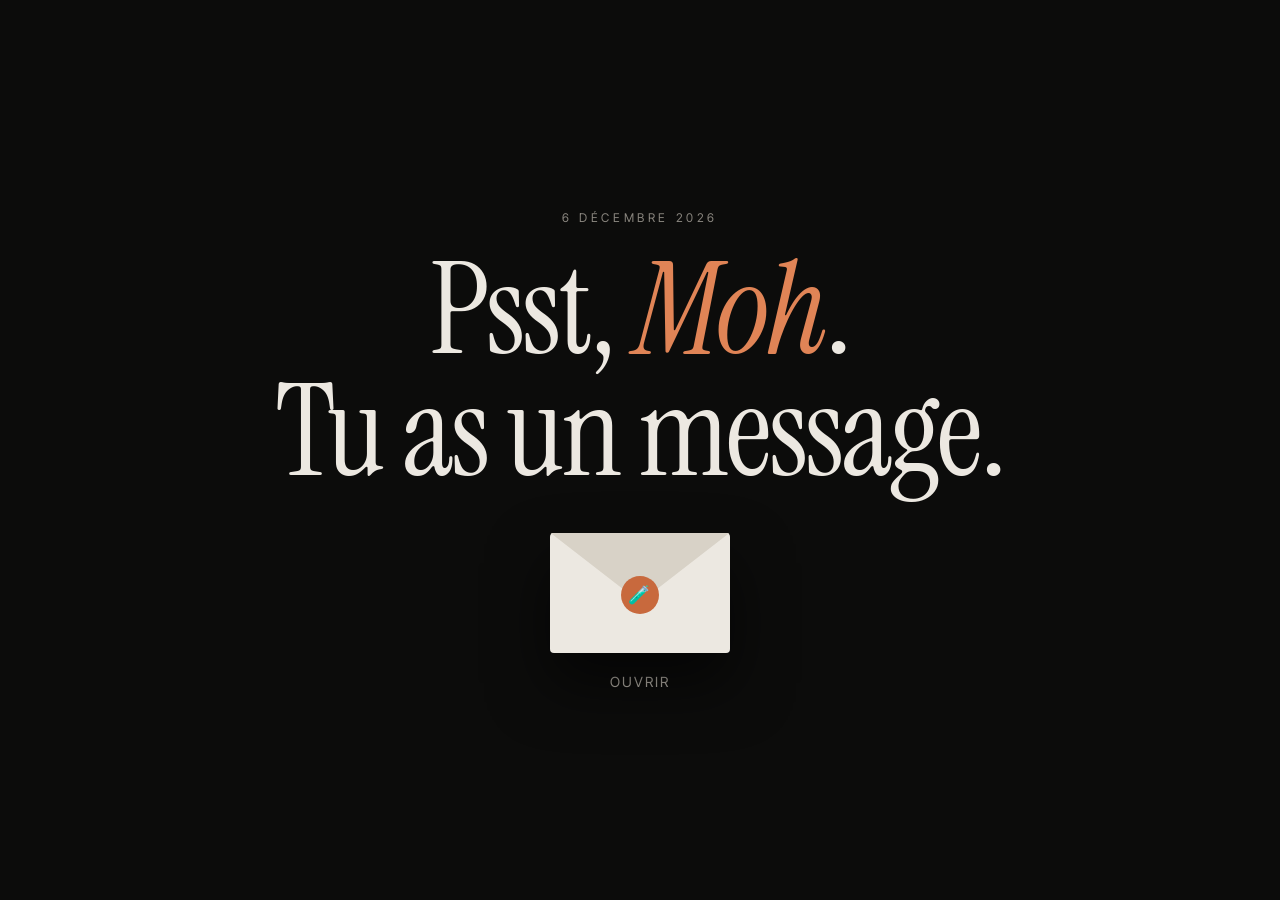
==== joyeux-anniversaire/index.html @ adbf5967 "Add Mohamed Aydi coaching site and birthday surprise page Static site for GitHub Pages: coaching lan" ====
<!doctype html>
<html lang="fr">
<head>
  <meta charset="utf-8">
  <meta name="viewport" content="width=device-width, initial-scale=1">
  <title>Psst, Moh… 🎂</title>
  <meta name="robots" content="noindex">
  <meta name="theme-color" content="#0c0c0b">
  <link rel="icon" href="data:image/svg+xml,<svg xmlns='http://www.w3.org/2000/svg' viewBox='0 0 100 100'><text y='.9em' font-size='90'>🎂</text></svg>">
  <link rel="preconnect" href="https://fonts.googleapis.com">
  <link rel="preconnect" href="https://fonts.gstatic.com" crossorigin>
  <link href="https://fonts.googleapis.com/css2?family=Instrument+Serif:ital@0;1&family=Inter+Tight:wght@400;500;600&display=swap" rel="stylesheet">
  <style>
    :root { --ink:#0c0c0b; --ink-2:#161615; --bone:#ece8e1; --bone-2:#b9b4ab; --muted:#8a867f; --rust:#c8693d; --rust-2:#e08456; --flame:#ffb35c;
      --serif:"Instrument Serif",serif; --sans:"Inter Tight",system-ui,sans-serif; --ease:cubic-bezier(.2,.7,.1,1); }
    *,*::before,*::after{box-sizing:border-box}
    html,body{margin:0;min-height:100%;background:var(--ink);color:var(--bone);font-family:var(--sans);-webkit-font-smoothing:antialiased}
    em{font-family:var(--serif);font-style:italic;color:var(--rust-2);font-weight:400}
    button{font:inherit;cursor:pointer}
    :focus-visible{outline:2px solid var(--rust-2);outline-offset:4px}
    canvas#confetti{position:fixed;inset:0;pointer-events:none;z-index:40}
    .scene{min-height:100svh;display:grid;place-items:center;text-align:center;padding:2rem 1.5rem;position:relative}
    .hidden{display:none!important}
    .fade-in{animation:fadeIn 1s var(--ease) both}
    @keyframes fadeIn{from{opacity:0;transform:translateY(24px)}to{opacity:1;transform:none}}

    /* Scene 1 */
    .eyebrow{font-size:.75rem;letter-spacing:.3em;text-transform:uppercase;color:var(--muted);margin:0 0 1.5rem}
    .s1 h1{font-family:var(--serif);font-weight:400;font-size:clamp(3.5rem,2rem + 8vw,8rem);line-height:.95;margin:0 0 2.5rem;letter-spacing:-.02em}
    .envelope{background:none;border:0;padding:0;color:inherit;display:inline-flex;flex-direction:column;align-items:center;gap:1.25rem}
    .envelope__body{width:180px;height:120px;position:relative;background:var(--bone);border-radius:4px;box-shadow:0 30px 60px rgba(0,0,0,.6);animation:float 3s ease-in-out infinite}
    .envelope__body::before{content:"";position:absolute;inset:0;clip-path:polygon(0 0,50% 58%,100% 0);background:#d8d2c7}
    .envelope__body::after{content:"🧪";position:absolute;left:50%;top:52%;transform:translate(-50%,-50%);width:38px;height:38px;border-radius:50%;background:var(--rust);display:grid;place-items:center;font-size:18px;line-height:38px}
    .envelope span{font-size:.875rem;letter-spacing:.14em;text-transform:uppercase;color:var(--bone-2)}
    @keyframes float{50%{transform:translateY(-10px) rotate(-1.5deg)}}

    /* Scene 2 — cake */
    .s2 p.hint{color:var(--bone-2);margin:2.5rem 0 0}
    .cake-btn{background:none;border:0;padding:0;color:inherit}
    .cake{position:relative;width:min(280px,70vw);margin:0 auto}
    .candles{display:flex;justify-content:center;gap:clamp(10px,3vw,18px);height:90px;align-items:flex-end;position:relative;z-index:2}
    .candle{width:12px;height:56px;border-radius:3px;background:repeating-linear-gradient(45deg,var(--bone) 0 6px,var(--rust) 6px 12px);position:relative}
    .flame{position:absolute;left:50%;bottom:100%;width:14px;height:24px;margin-left:-7px;border-radius:50% 50% 50% 50%/60% 60% 40% 40%;background:radial-gradient(circle at 50% 70%,#fff 0 20%,var(--flame) 45%,rgba(255,120,40,.0) 75%);filter:drop-shadow(0 0 10px rgba(255,170,80,.9));animation:flicker .12s infinite alternate;transform-origin:50% 100%;transition:opacity .4s,transform .4s}
    @keyframes flicker{to{transform:scale(1.06,.94) rotate(2deg)}}
    .out .flame{opacity:0;transform:scale(.2) translateY(-10px);animation:none}
    .smoke{position:absolute;left:50%;bottom:100%;width:6px;height:6px;margin-left:-3px;border-radius:50%;background:rgba(236,232,225,.5);opacity:0}
    .out .smoke{animation:smoke 1.6s ease-out forwards}
    @keyframes smoke{0%{opacity:.7;transform:translateY(0) scale(1)}100%{opacity:0;transform:translateY(-70px) translateX(10px) scale(6)}}
    .tier{border-radius:10px 10px 6px 6px;margin:0 auto;position:relative}
    .tier--top{width:70%;height:64px;background:var(--bone)}
    .tier--top::after{content:"";position:absolute;left:0;right:0;top:0;height:20px;background:radial-gradient(circle at 10px 0,var(--rust) 10px,transparent 11px) 0 0/20px 20px repeat-x}
    .tier--bottom{width:100%;height:80px;background:var(--ink-2);border:1px solid #2a2a28;margin-top:-2px}
    .tier--bottom::before{content:attr(data-age);position:absolute;inset:0;display:grid;place-items:center;font-family:var(--serif);font-style:italic;font-size:2.4rem;color:var(--rust-2)}
    .plate{width:115%;height:10px;margin-left:-7.5%;background:#2a2a28;border-radius:50%}

    /* Scene 3 — the wish */
    .s3{display:block;text-align:left;padding:clamp(4rem,10vh,7rem) clamp(1.25rem,5vw,4rem)}
    .s3 header{text-align:center;margin-bottom:clamp(3rem,8vh,5rem)}
    .s3 h1{font-family:var(--serif);font-weight:400;font-size:clamp(3.5rem,1.5rem + 9vw,10rem);line-height:.9;margin:0;letter-spacing:-.03em}
    .s3 h1 .l{display:block;animation:fadeIn 1.2s var(--ease) both}
    .s3 h1 .l:nth-child(2){animation-delay:.2s}
    .polaroids{display:flex;justify-content:center;flex-wrap:wrap;gap:clamp(.5rem,2vw,1.5rem);margin:0 auto clamp(3rem,8vh,5rem);max-width:1100px}
    .polaroid{margin:0;background:var(--bone);padding:10px 10px 44px;width:clamp(140px,22vw,230px);box-shadow:0 25px 50px rgba(0,0,0,.55);position:relative;opacity:0;animation:drop .9s var(--ease) forwards;transition:transform .4s var(--ease)}
    .polaroid:hover{transform:rotate(0) scale(1.05)!important;z-index:5}
    .polaroid img{width:100%;aspect-ratio:3/4;object-fit:cover;display:block}
    .polaroid figcaption{position:absolute;left:0;right:0;bottom:10px;text-align:center;font-family:var(--serif);font-style:italic;color:var(--ink);font-size:1.15rem}
    @keyframes drop{from{opacity:0;transform:translateY(-60px) rotate(var(--r,0deg)) scale(1.1)}to{opacity:1;transform:rotate(var(--r,0deg))}}
    .letter{max-width:40rem;margin:0 auto;background:var(--ink-2);border:1px solid #2a2a28;padding:clamp(1.75rem,5vw,3.5rem);position:relative}
    .letter::before{content:"“";position:absolute;top:-.2em;left:.2em;font-family:var(--serif);font-size:7rem;color:var(--rust);line-height:1}
    .letter p{font-family:var(--serif);font-size:clamp(1.25rem,1rem + .9vw,1.6rem);line-height:1.45;margin:0 0 1.2em;color:var(--bone)}
    .letter .sign{font-family:var(--sans);font-size:.9rem;letter-spacing:.14em;text-transform:uppercase;color:var(--muted);margin:2rem 0 0}
    .gift{text-align:center;margin:clamp(4rem,10vh,6rem) auto 2rem;max-width:40rem}
    .gift h2{font-family:var(--serif);font-weight:400;font-size:clamp(2.2rem,1.4rem + 3.5vw,4rem);line-height:1.05;margin:0 0 1rem}
    .gift p{color:var(--bone-2);margin:0 0 2.25rem}
    .btn{display:inline-flex;align-items:center;gap:.6rem;padding:1.1rem 1.8rem;border-radius:999px;background:var(--rust);color:var(--ink);font-weight:600;text-decoration:none;border:0;transition:transform .3s var(--ease),background .3s}
    .btn:hover{background:var(--rust-2);transform:translateY(-2px)}
    .again{display:block;margin:1.5rem auto 0;background:none;border:0;color:var(--muted);font-size:.85rem;text-decoration:underline;text-underline-offset:3px}
    @media (prefers-reduced-motion:reduce){*,*::before,*::after{animation-duration:.01ms!important;animation-iteration-count:1!important;transition:none!important}.polaroid{opacity:1}}
  </style>
</head>
<body>
  <canvas id="confetti" aria-hidden="true"></canvas>

  <!-- 1. L'enveloppe -->
  <section class="scene s1" id="s1">
    <div class="fade-in">
      <p class="eyebrow" id="date-line">Aujourd'hui</p>
      <h1>Psst, <em id="name-1">Moh</em>.<br>Tu as un message.</h1>
      <button class="envelope" id="open" type="button" aria-label="Ouvrir le message">
        <span class="envelope__body" aria-hidden="true"></span>
        <span>Ouvrir</span>
      </button>
    </div>
  </section>

  <!-- 2. Le gâteau -->
  <section class="scene s2 hidden" id="s2">
    <div class="fade-in">
      <p class="eyebrow">Fais un vœu</p>
      <button class="cake-btn" id="blow" type="button" aria-label="Souffler les bougies">
        <div class="cake" id="cake">
          <div class="candles" id="candles"></div>
          <div class="tier tier--top"></div>
          <div class="tier tier--bottom" id="age-tier" data-age=""></div>
          <div class="plate"></div>
        </div>
      </button>
      <p class="hint">Clique sur le gâteau pour souffler les bougies 🌬️</p>
    </div>
  </section>

  <!-- 3. Le message + le cadeau -->
  <section class="scene s3 hidden" id="s3">
    <header>
      <p class="eyebrow">Joyeux anniversaire</p>
      <h1><span class="l">Joyeux anniv',</span><span class="l"><em id="name-2">Moh</em>.</span></h1>
    </header>

    <div class="polaroids" id="polaroids"></div>

    <article class="letter" id="letter"></article>

    <div class="gift">
      <p class="eyebrow">🎁 Ton cadeau</p>
      <h2>Ce site.<br><em>Il est à toi.</em></h2>
      <p>Ton coaching mérite mieux qu'un lien dans une bio. Voilà ta vitrine : ta méthode, tes photos, ton calculateur, et ton Calendly. Prêt à recevoir tes premiers clients.</p>
      <a class="btn" href="../">Découvrir mon site →</a>
      <button class="again" id="again" type="button">Encore des confettis 🎉</button>
    </div>
  </section>

  <script>
    /* ============================================================
       ✏️  À PERSONNALISER — tout le contenu de la surprise est ici
       ============================================================ */
    const BIRTHDAY = {
      name: "Moh",
      age: 22,                 // ← son âge (nombre de bougies, max 12 affichées)
      dateLine: "",            // ← ex. "12 décembre 2026" (vide = date du jour)
      message: [
        "Joyeux anniversaire mon cousin ! ✨",
        "Je te regarde construire ton truc depuis des mois : les entraînements, les shootings, et maintenant ton coaching. Tu n'attends pas que les choses arrivent, tu les fais arriver.",
        "Alors cette année, au lieu d'un cadeau qui finit dans un tiroir, je t'ai fait quelque chose qui travaille pour toi.",
        "Que cette nouvelle année te ramène de la force, de la constance, et plein de clients. Stay in mouvement. ♾"
      ],
      from: "Ton cousin",          // ← signe comme tu veux
      photos: [                // ← remplace par des photos de famille si tu veux
        { src: "../assets/img/sun.jpg",     caption: "soleil ☀️" },
        { src: "../assets/img/gym-tee.jpg", caption: "la discipline" },
        { src: "../assets/img/suit.jpg",    caption: "le style" },
        { src: "../assets/img/field.jpg",   caption: "toujours toi" }
      ]
    };
    /* ============================================================ */

    const $ = (id) => document.getElementById(id);
    const reduce = matchMedia('(prefers-reduced-motion: reduce)').matches;

    $('name-1').textContent = BIRTHDAY.name;
    $('name-2').textContent = BIRTHDAY.name;
    document.title = `Psst, ${BIRTHDAY.name}… 🎂`;
    $('date-line').textContent = BIRTHDAY.dateLine ||
      new Date().toLocaleDateString('fr-FR', { day: 'numeric', month: 'long', year: 'numeric' });
    $('age-tier').dataset.age = BIRTHDAY.age;

    const n = Math.min(Math.max(BIRTHDAY.age, 1), 12);
    $('candles').innerHTML = Array.from({ length: n },
      () => '<span class="candle"><i class="flame"></i><i class="smoke"></i></span>').join('');

    const rot = [-6, 4, -3, 7, -5, 3];
    $('polaroids').innerHTML = BIRTHDAY.photos.map((p, i) =>
      `<figure class="polaroid" style="--r:${rot[i % rot.length]}deg;animation-delay:${0.6 + i * 0.18}s">
         <img src="${p.src}" alt="${p.caption}"><figcaption>${p.caption}</figcaption></figure>`).join('');

    const letter = $('letter');
    BIRTHDAY.message.forEach((t) => { const p = document.createElement('p'); p.textContent = t; letter.appendChild(p); });
    const sign = document.createElement('p'); sign.className = 'sign'; sign.textContent = '— ' + BIRTHDAY.from; letter.appendChild(sign);

    function show(from, to) {
      $(from).classList.add('hidden');
      $(to).classList.remove('hidden');
      window.scrollTo(0, 0);
    }

    $('open').addEventListener('click', () => { show('s1', 's2'); $('blow').focus(); });

    let blown = false;
    $('blow').addEventListener('click', () => {
      if (blown) return; blown = true;
      $('cake').classList.add('out');
      setTimeout(() => { show('s2', 's3'); burst(); }, reduce ? 0 : 1300);
    });
    $('again').addEventListener('click', burst);

    // Aperçu direct du message : /joyeux-anniversaire/#message
    if (location.hash === '#message') { $('s1').classList.add('hidden'); $('s3').classList.remove('hidden'); }

    /* --- Confetti --- */
    const cv = $('confetti'), ctx = cv.getContext('2d');
    let parts = [], raf = null;
    const colors = ['#c8693d', '#e08456', '#ece8e1', '#b9b4ab', '#ffb35c', '#ffffff'];
    function size() { cv.width = innerWidth * devicePixelRatio; cv.height = innerHeight * devicePixelRatio; ctx.setTransform(devicePixelRatio, 0, 0, devicePixelRatio, 0, 0); }
    size(); addEventListener('resize', size);
    function burst() {
      if (reduce) return;
      for (let i = 0; i < 180; i++) {
        const fromLeft = i % 2 === 0;
        parts.push({
          x: fromLeft ? -10 : innerWidth + 10, y: innerHeight * (0.5 + Math.random() * 0.3),
          vx: (fromLeft ? 1 : -1) * (6 + Math.random() * 9), vy: -(9 + Math.random() * 10),
          w: 6 + Math.random() * 6, h: 8 + Math.random() * 10, r: Math.random() * 6, vr: (Math.random() - .5) * .4,
          c: colors[(Math.random() * colors.length) | 0], life: 0
        });
      }
      if (!raf) loop();
    }
    function loop() {
      ctx.clearRect(0, 0, innerWidth, innerHeight);
      parts.forEach((p) => {
        p.vy += 0.32; p.vx *= 0.985; p.vy *= 0.99; p.x += p.vx; p.y += p.vy; p.r += p.vr; p.life++;
        ctx.save(); ctx.translate(p.x, p.y); ctx.rotate(p.r);
        ctx.fillStyle = p.c; ctx.fillRect(-p.w / 2, -p.h / 2, p.w, p.h * Math.abs(Math.cos(p.life * .15)));
        ctx.restore();
      });
      parts = parts.filter((p) => p.y < innerHeight + 40 && p.life < 600);
      raf = parts.length ? requestAnimationFrame(loop) : (ctx.clearRect(0, 0, innerWidth, innerHeight), null);
    }
  </script>
</body>
</html>
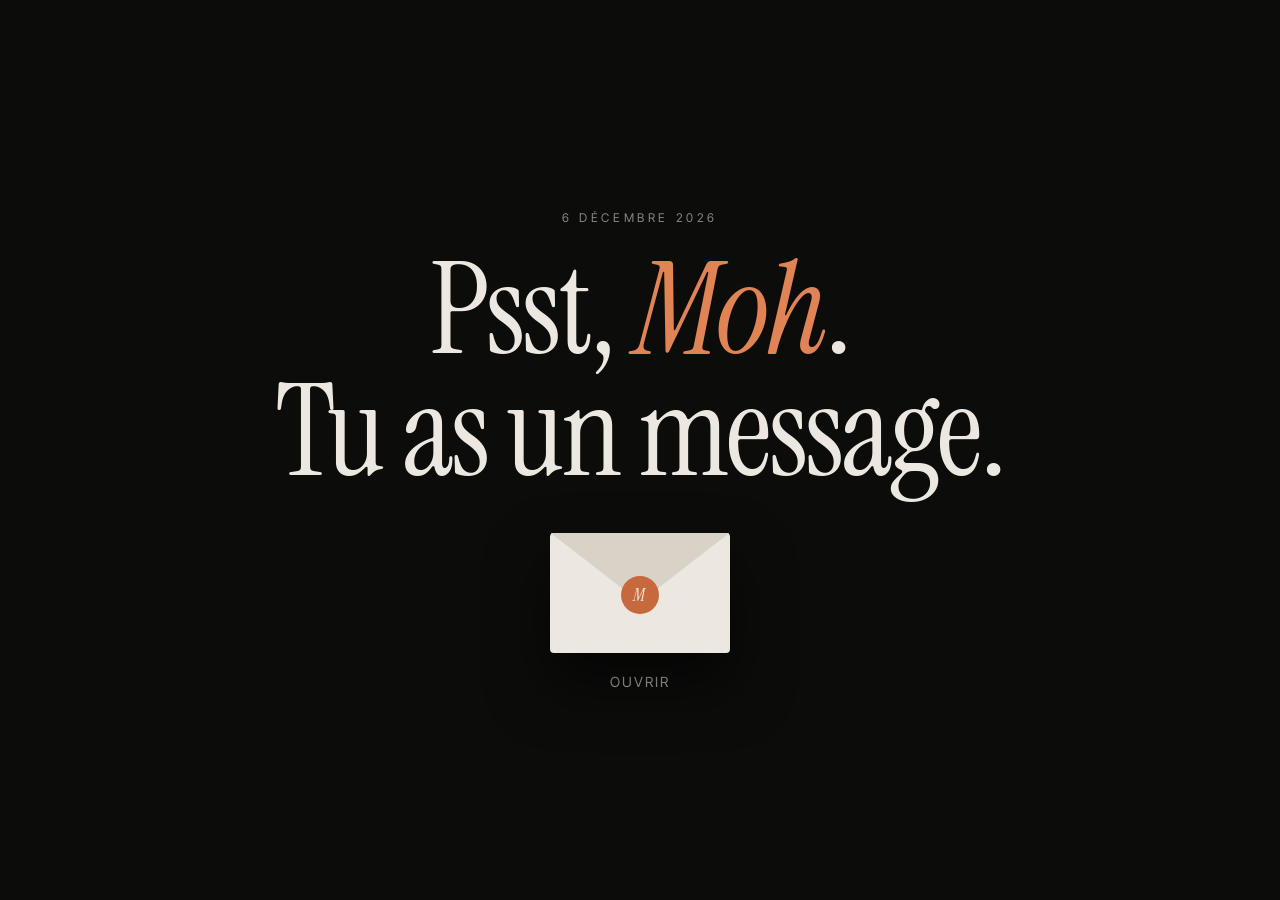
==== commit 71c89c3d: "Replace emoji icons with typographic elements Method cards use large serif numerals, marquee uses co" ====
--- a/joyeux-anniversaire/index.html
+++ b/joyeux-anniversaire/index.html
@@ -3,10 +3,10 @@
 <head>
   <meta charset="utf-8">
   <meta name="viewport" content="width=device-width, initial-scale=1">
-  <title>Psst, Moh… 🎂</title>
+  <title>Psst, Moh…</title>
   <meta name="robots" content="noindex">
   <meta name="theme-color" content="#0c0c0b">
-  <link rel="icon" href="data:image/svg+xml,<svg xmlns='http://www.w3.org/2000/svg' viewBox='0 0 100 100'><text y='.9em' font-size='90'>🎂</text></svg>">
+  <link rel="icon" href="data:image/svg+xml,<svg xmlns='http://www.w3.org/2000/svg' viewBox='0 0 100 100'><rect width='100' height='100' fill='%230c0c0b'/><text x='50' y='72' font-family='Georgia,serif' font-style='italic' font-size='70' text-anchor='middle' fill='%23e08456'>M</text></svg>">
   <link rel="preconnect" href="https://fonts.googleapis.com">
   <link rel="preconnect" href="https://fonts.gstatic.com" crossorigin>
   <link href="https://fonts.googleapis.com/css2?family=Instrument+Serif:ital@0;1&family=Inter+Tight:wght@400;500;600&display=swap" rel="stylesheet">
@@ -30,7 +30,7 @@
     .envelope{background:none;border:0;padding:0;color:inherit;display:inline-flex;flex-direction:column;align-items:center;gap:1.25rem}
     .envelope__body{width:180px;height:120px;position:relative;background:var(--bone);border-radius:4px;box-shadow:0 30px 60px rgba(0,0,0,.6);animation:float 3s ease-in-out infinite}
     .envelope__body::before{content:"";position:absolute;inset:0;clip-path:polygon(0 0,50% 58%,100% 0);background:#d8d2c7}
-    .envelope__body::after{content:"🧪";position:absolute;left:50%;top:52%;transform:translate(-50%,-50%);width:38px;height:38px;border-radius:50%;background:var(--rust);display:grid;place-items:center;font-size:18px;line-height:38px}
+    .envelope__body::after{content:"M";font-family:var(--serif);font-style:italic;color:var(--bone);position:absolute;left:50%;top:52%;transform:translate(-50%,-50%);width:38px;height:38px;border-radius:50%;background:var(--rust);display:grid;place-items:center;font-size:18px;line-height:38px}
     .envelope span{font-size:.875rem;letter-spacing:.14em;text-transform:uppercase;color:var(--bone-2)}
     @keyframes float{50%{transform:translateY(-10px) rotate(-1.5deg)}}
 
@@ -105,7 +105,7 @@
           <div class="plate"></div>
         </div>
       </button>
-      <p class="hint">Clique sur le gâteau pour souffler les bougies 🌬️</p>
+      <p class="hint">Clique sur le gâteau pour souffler les bougies</p>
     </div>
   </section>
 
@@ -121,31 +121,31 @@
     <article class="letter" id="letter"></article>
 
     <div class="gift">
-      <p class="eyebrow">🎁 Ton cadeau</p>
+      <p class="eyebrow">Ton cadeau</p>
       <h2>Ce site.<br><em>Il est à toi.</em></h2>
       <p>Ton coaching mérite mieux qu'un lien dans une bio. Voilà ta vitrine : ta méthode, tes photos, ton calculateur, et ton Calendly. Prêt à recevoir tes premiers clients.</p>
       <a class="btn" href="../">Découvrir mon site →</a>
-      <button class="again" id="again" type="button">Encore des confettis 🎉</button>
+      <button class="again" id="again" type="button">Encore des confettis</button>
     </div>
   </section>
 
   <script>
     /* ============================================================
-       ✏️  À PERSONNALISER — tout le contenu de la surprise est ici
+       À PERSONNALISER — tout le contenu de la surprise est ici
        ============================================================ */
     const BIRTHDAY = {
       name: "Moh",
       age: 22,                 // ← son âge (nombre de bougies, max 12 affichées)
       dateLine: "",            // ← ex. "12 décembre 2026" (vide = date du jour)
       message: [
-        "Joyeux anniversaire mon cousin ! ✨",
+        "Joyeux anniversaire mon cousin !",
         "Je te regarde construire ton truc depuis des mois : les entraînements, les shootings, et maintenant ton coaching. Tu n'attends pas que les choses arrivent, tu les fais arriver.",
         "Alors cette année, au lieu d'un cadeau qui finit dans un tiroir, je t'ai fait quelque chose qui travaille pour toi.",
-        "Que cette nouvelle année te ramène de la force, de la constance, et plein de clients. Stay in mouvement. ♾"
+        "Que cette nouvelle année te ramène de la force, de la constance, et plein de clients. Stay in mouvement."
       ],
       from: "Ton cousin",          // ← signe comme tu veux
       photos: [                // ← remplace par des photos de famille si tu veux
-        { src: "../assets/img/sun.jpg",     caption: "soleil ☀️" },
+        { src: "../assets/img/sun.jpg",     caption: "soleil" },
         { src: "../assets/img/gym-tee.jpg", caption: "la discipline" },
         { src: "../assets/img/suit.jpg",    caption: "le style" },
         { src: "../assets/img/field.jpg",   caption: "toujours toi" }
@@ -158,7 +158,7 @@
 
     $('name-1').textContent = BIRTHDAY.name;
     $('name-2').textContent = BIRTHDAY.name;
-    document.title = `Psst, ${BIRTHDAY.name}… 🎂`;
+    document.title = `Psst, ${BIRTHDAY.name}…`;
     $('date-line').textContent = BIRTHDAY.dateLine ||
       new Date().toLocaleDateString('fr-FR', { day: 'numeric', month: 'long', year: 'numeric' });
     $('age-tier').dataset.age = BIRTHDAY.age;
